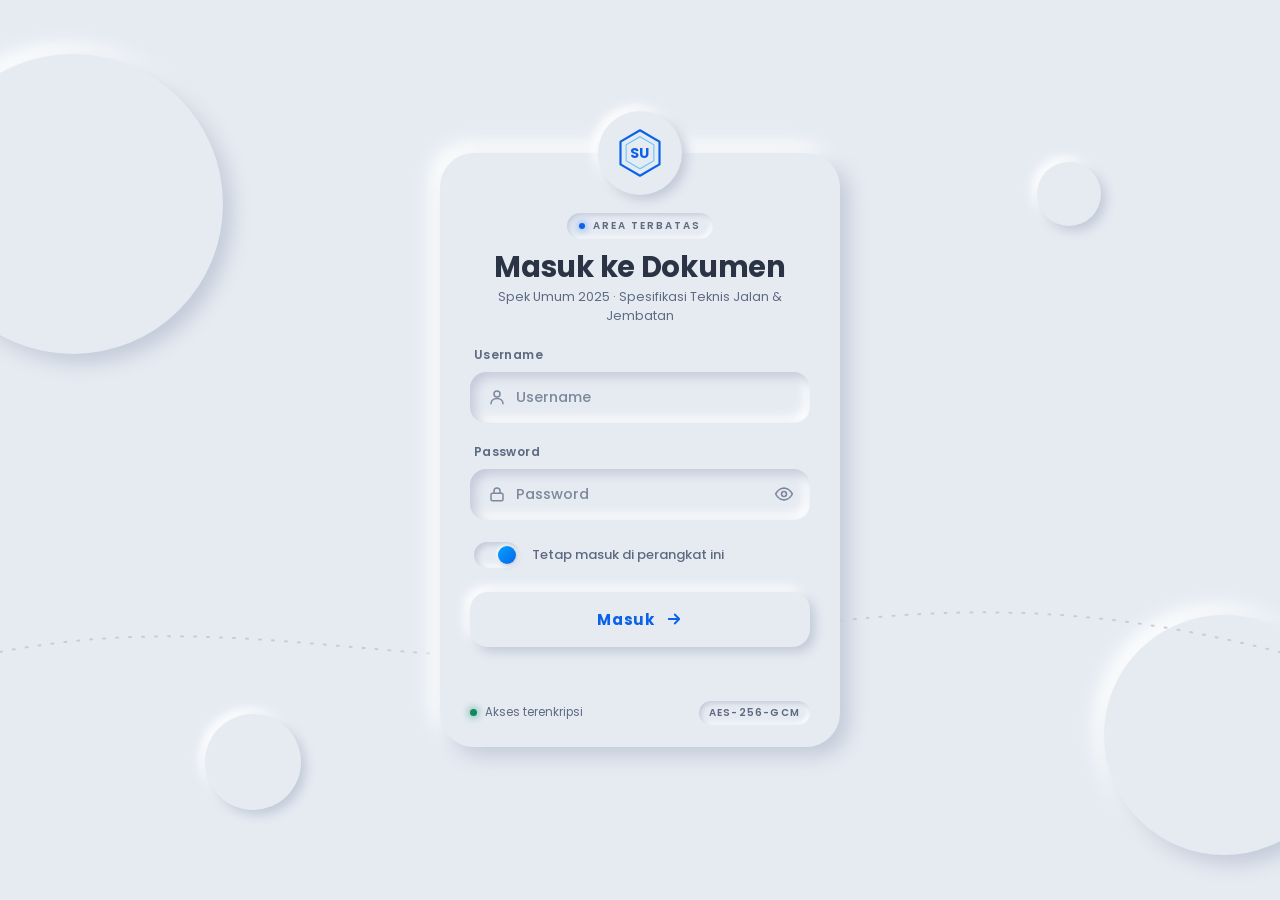
==== index.html @ c1974898 "Add files via upload" ====
<!DOCTYPE html>
<html lang="id">
<head>
<meta charset="utf-8">
<meta name="viewport" content="width=device-width, initial-scale=1, viewport-fit=cover">
<meta name="robots" content="noindex,nofollow">
<meta name="description" content="Spesifikasi Umum 2025 - Spesifikasi Teknis Jalan dan Jembatan. Akses terbatas.">
<meta name="color-scheme" content="light dark">
<title>Area Terbatas - Spesifikasi Umum 2025</title>
<link rel="preconnect" href="https://fonts.googleapis.com"><link rel="preconnect" href="https://fonts.gstatic.com" crossorigin>
<link href="https://fonts.googleapis.com/css2?family=Poppins:wght@400;500;600;700&display=swap" rel="stylesheet">
<meta name="theme-color" content="#e6ebf2" media="(prefers-color-scheme: light)"><meta name="theme-color" content="#22262e" media="(prefers-color-scheme: dark)">
<meta name="mobile-web-app-capable" content="yes">
<meta name="apple-mobile-web-app-capable" content="yes">
<meta name="apple-mobile-web-app-title" content="Spek Umum 2025">
<meta name="apple-mobile-web-app-status-bar-style" content="black-translucent">
<link rel="manifest" href="manifest.webmanifest">
<link rel="apple-touch-icon" href="icon-192.png">
<link rel="icon" type="image/png" href="icon-192.png">
<link rel="stylesheet" href="login.css?v=941251e93e">
</head>
<body>
<div class="bg" aria-hidden="true"><i class="c c1"></i><i class="c c2"></i><i class="c c3"></i><i class="c c4"></i><svg class="road" viewBox="0 0 400 120" preserveAspectRatio="none"><path d="M0 70 C80 20 140 110 220 60 S350 30 400 70"/></svg></div>

<main class="box" id="box">
<div class="emb" aria-hidden="true"><svg viewBox="0 0 48 48"><path class="hx" d="M24 3l18 10.5v21L24 45 6 34.5v-21z"/><path class="hx2" d="M24 9l12.8 7.4v14.8L24 38.6 11.2 31.2V16.4z"/><text x="24" y="29" text-anchor="middle">SU</text></svg></div>
<div class="ttl"><span class="pill"><i></i>AREA TERBATAS</span><h1>Masuk ke Dokumen</h1><p>Spek Umum 2025 &middot; Spesifikasi Teknis Jalan &amp; Jembatan</p></div>

<form id="f" method="post" action="javascript:void(0)" autocomplete="on" novalidate>
<label for="u">Username</label>
<div class="f"><svg class="ic" width="18" height="18" viewBox="0 0 24 24" fill="none" stroke="currentColor" stroke-width="2" stroke-linecap="round" stroke-linejoin="round"><circle cx="12" cy="8" r="4"/><path d="M4 21c0-4.4 3.6-7 8-7s8 2.6 8 7"/></svg><input id="u" name="username" placeholder="Username" autocomplete="username" autocapitalize="none" autocorrect="off" spellcheck="false"></div>
<label for="p">Password <em id="caps" hidden>Caps Lock aktif</em></label>
<div class="f"><svg class="ic" width="18" height="18" viewBox="0 0 24 24" fill="none" stroke="currentColor" stroke-width="2" stroke-linecap="round" stroke-linejoin="round"><rect x="4" y="11" width="16" height="10" rx="2"/><path d="M8 11V8a4 4 0 018 0v3"/></svg><input id="p" name="password" placeholder="Password" style="padding-right:50px" type="password" autocomplete="current-password"><button type="button" class="eye" id="eye" aria-label="Lihat password" title="Lihat password"><svg width="20" height="20" viewBox="0 0 24 24" fill="none" stroke="currentColor" stroke-width="2" stroke-linecap="round" stroke-linejoin="round"><path d="M2 12s3.5-7 10-7 10 7 10 7-3.5 7-10 7S2 12 2 12z"/><circle cx="12" cy="12" r="3"/></svg></button></div>
<label class="keep" for="keep"><input type="checkbox" id="keep" checked><span class="sw"></span><span>Tetap masuk di perangkat ini</span></label>
<button id="go" type="submit"><span>Masuk</span><svg width="18" height="18" viewBox="0 0 24 24" fill="none" stroke="currentColor" stroke-width="2.4" stroke-linecap="round" stroke-linejoin="round"><path d="M5 12h14M13 6l6 6-6 6"/></svg></button></form>
<div id="msg" role="alert"></div>
<button id="inst" type="button"><svg width="18" height="18" viewBox="0 0 24 24" fill="none" stroke="currentColor" stroke-width="2" stroke-linecap="round" stroke-linejoin="round"><path d="M12 3v12M7 10l5 5 5-5M5 21h14"/></svg><span>Instal Aplikasi</span></button><div id="ios" role="note"></div>
<footer class="sec"><span class="lock"><i class="dot"></i>Akses terenkripsi</span><span class="mono">AES-256-GCM</span></footer>
</main>

<noscript><p style="position:relative;z-index:3;text-align:center;padding:20px">Halaman ini membutuhkan JavaScript.</p></noscript>
<div id="splash" role="status"><div class="spin"></div><div>Sesi ditemukan, masuk otomatis...</div></div>
<script src="vault.js?v=963712ada6"></script>
<script src="auth.js?v=3017e92cd8"></script>
<script src="pwa.js?v=7c41b17348"></script>
</body>
</html>
---- login.css ----
/* Login Spek Umum 2025 - gaya neumorphism (kartu timbul lembut, kolom tenggelam, aksen biru).
   Warna dibuat sebagai token di :root; varian gelap mengikuti pengaturan perangkat. */
:root{
  --bg:#e6ebf2;--sd:#c2cad8;--sl:#ffffff;
  --fg:#2b3445;--mut:#5d6a80;--ph:#7d889c;
  --ac:#0a62e8;--ac2:#00a6ff;--on-ac:#ffffff;
  --bad:#c62848;--ok:#0f8a5f;
  --sans:"Poppins","Segoe UI",system-ui,sans-serif;
  --raise:9px 9px 20px var(--sd),-9px -9px 20px var(--sl);
  --raise-s:5px 5px 11px var(--sd),-5px -5px 11px var(--sl);
  --press:inset 5px 5px 11px var(--sd),inset -5px -5px 11px var(--sl);
  box-sizing:border-box;padding-top:env(safe-area-inset-top,0px);padding-bottom:env(safe-area-inset-bottom,0px)}
:root:not([data-theme="light"]){color-scheme:light dark}
@media(prefers-color-scheme:dark){:root:not([data-theme="light"]){
  --bg:#22262e;--sd:#16191f;--sl:#2e333d;
  --fg:#e6ebf5;--mut:#a3adc0;--ph:#8792a6;
  --ac:#5aa2ff;--ac2:#38c4ff;--on-ac:#06142b;
  --bad:#ff7d97;--ok:#4fdca8}}
:root[data-theme="dark"]{
  --bg:#22262e;--sd:#16191f;--sl:#2e333d;--fg:#e6ebf5;--mut:#a3adc0;--ph:#8792a6;--ac:#5aa2ff;--ac2:#38c4ff;--on-ac:#06142b;--bad:#ff7d97;--ok:#4fdca8}

*{box-sizing:border-box}html{height:100%}[hidden]{display:none!important}
body{margin:0;min-height:100%;background:var(--bg);color:var(--fg);font:400 14.5px/1.5 var(--sans);display:flex;align-items:center;justify-content:center;padding:28px 18px;overflow-x:hidden}

/* latar: lingkaran timbul + garis ruas jalan samar */
.bg{position:fixed;inset:0;z-index:0;overflow:hidden;background:var(--bg)}
.c{position:absolute;border-radius:50%;background:var(--bg);box-shadow:var(--raise)}
.c1{width:min(34vw,300px);aspect-ratio:1;left:-6vw;top:6vh}
.c2{width:min(8vw,64px);aspect-ratio:1;right:14vw;top:18vh;box-shadow:var(--raise-s)}
.c3{width:min(26vw,240px);aspect-ratio:1;right:-5vw;bottom:5vh}
.c4{width:min(12vw,96px);aspect-ratio:1;left:16vw;bottom:10vh;box-shadow:var(--raise-s)}
.road{position:absolute;left:0;right:0;bottom:22vh;width:100%;height:120px;opacity:.9}
.road path{fill:none;stroke:var(--sd);stroke-width:2;stroke-dasharray:2 11;stroke-linecap:round;vector-effect:non-scaling-stroke}

/* kartu */
.box{position:relative;z-index:1;width:100%;max-width:400px;padding:34px 30px 22px;border-radius:34px;background:var(--bg);box-shadow:var(--raise);transform:perspective(1000px) rotateX(var(--rx,0deg)) rotateY(var(--ry,0deg));transition:transform .15s ease-out,box-shadow .3s;animation:in .7s cubic-bezier(.2,.9,.3,1) backwards}
@keyframes in{from{opacity:0;transform:translateY(22px) scale(.97)}}
.box.shake{animation:shk .42s}
@keyframes shk{20%,60%{transform:translateX(-9px)}40%,80%{transform:translateX(9px)}}
.box.granted{box-shadow:var(--raise),0 0 0 2px color-mix(in srgb,var(--ok) 55%,transparent)}

.emb{width:84px;height:84px;margin:-76px auto 0;border-radius:50%;background:var(--bg);box-shadow:var(--raise-s);display:grid;place-items:center}
.emb svg{width:52px;height:52px}
.hx{fill:var(--bg);stroke:var(--ac);stroke-width:2;stroke-linejoin:round}.hx2{fill:none;stroke:var(--ac2);stroke-width:1;opacity:.55}
.emb text{font:700 13px var(--sans);fill:var(--ac);letter-spacing:.04em}

.ttl{text-align:center;margin:18px 0 6px}
.pill{display:inline-flex;align-items:center;gap:8px;font:600 10px var(--sans);letter-spacing:.2em;color:var(--mut);padding:5px 12px;border-radius:999px;box-shadow:inset 2px 2px 5px var(--sd),inset -2px -2px 5px var(--sl)}
.pill i{width:6px;height:6px;border-radius:50%;background:var(--ac);box-shadow:0 0 8px var(--ac)}
h1{margin:12px 0 4px;font:700 clamp(25px,7vw,29px)/1.15 var(--sans);letter-spacing:-.01em;color:var(--fg)}
.ttl p{margin:0;color:var(--mut);font-size:12.5px;line-height:1.5}

label{display:flex;align-items:center;font:600 12px var(--sans);letter-spacing:.03em;margin:20px 4px 8px;color:var(--mut)}
label em{margin-left:auto;font:500 11px var(--sans);font-style:normal;color:var(--bad);animation:bl 1s infinite}
@keyframes bl{50%{opacity:.4}}
.f{position:relative}
.ic{position:absolute;left:18px;top:50%;transform:translateY(-50%);color:var(--ph);pointer-events:none;transition:color .2s}
.f input{width:100%;font:500 14.5px var(--sans);padding:15px 16px 15px 46px;border:0;border-radius:16px;background:var(--bg);color:var(--fg);box-shadow:var(--press);transition:box-shadow .2s}
.f input::placeholder{color:var(--ph)}
.f input:focus{outline:0;box-shadow:var(--press),0 0 0 2px var(--ac)}
.f:focus-within .ic{color:var(--ac)}
.f input:-webkit-autofill{-webkit-text-fill-color:var(--fg);box-shadow:var(--press),0 0 0 100px var(--bg) inset}
.eye{position:absolute;right:6px;top:50%;transform:translateY(-50%);width:40px;height:40px;margin:0;padding:0;display:grid;place-items:center;border:0;border-radius:50%;background:none;color:var(--ph);cursor:pointer;transition:color .2s}.eye:hover{color:var(--ac)}

.keep{display:flex;align-items:center;gap:12px;margin:22px 4px 0;font:500 13px var(--sans);letter-spacing:0;color:var(--mut);cursor:pointer;user-select:none;-webkit-user-select:none}
.keep input{position:absolute;opacity:0;width:1px;height:1px}
.sw{flex:none;width:46px;height:26px;border-radius:99px;background:var(--bg);box-shadow:inset 3px 3px 6px var(--sd),inset -3px -3px 6px var(--sl);position:relative}
.sw::after{content:"";position:absolute;left:4px;top:4px;width:18px;height:18px;border-radius:50%;background:var(--bg);box-shadow:2px 2px 5px var(--sd),-1px -1px 4px var(--sl);transition:transform .25s cubic-bezier(.3,1.6,.5,1),background .2s}
.keep input:checked+.sw::after{transform:translateX(20px);background:linear-gradient(135deg,var(--ac2),var(--ac))}
.keep input:focus-visible+.sw{outline:2px solid var(--ac);outline-offset:3px}

#go{position:relative;overflow:hidden;width:100%;margin-top:24px;display:flex;align-items:center;justify-content:center;gap:10px;font:700 15px var(--sans);letter-spacing:.06em;padding:16px;border:0;border-radius:18px;background:var(--bg);color:var(--ac);cursor:pointer;box-shadow:var(--raise-s);transition:box-shadow .2s,color .2s,background .25s}
#go:hover,#go:focus-visible{background:linear-gradient(120deg,var(--ac),var(--ac2));color:var(--on-ac)}
#go:active{box-shadow:var(--press);transform:translateY(1px)}
#go svg{transition:transform .2s}#go:hover svg{transform:translateX(4px)}
#go:disabled{cursor:wait}
#go.ld{background:linear-gradient(120deg,var(--ac),var(--ac2));color:var(--on-ac);animation:pl .7s ease-in-out infinite alternate}
@keyframes pl{to{filter:brightness(1.15)}}
button:focus-visible{outline:2px solid var(--ac);outline-offset:3px}

#msg{min-height:22px;margin-top:14px;font:500 12.5px/1.5 var(--sans);color:var(--bad);text-align:center}#msg.ok{color:var(--ok)}
#inst{display:none;width:100%;margin-top:4px;font:600 13px var(--sans);padding:12px;border:0;border-radius:16px;background:var(--bg);color:var(--ac);box-shadow:var(--raise-s);cursor:pointer;align-items:center;justify-content:center;gap:8px}
#inst:active{box-shadow:var(--press)}
#ios{display:none;margin-top:12px;padding:12px 14px;border-radius:16px;box-shadow:var(--press);font-size:12.5px;color:var(--mut)}
.sec{display:flex;justify-content:space-between;align-items:center;gap:10px;margin-top:18px;font-size:11.5px;color:var(--mut)}
.dot{display:inline-block;width:7px;height:7px;margin-right:8px;border-radius:50%;background:var(--ok);box-shadow:0 0 8px var(--ok);animation:bl 1.8s ease-in-out infinite}
.mono{font:600 10px var(--sans);letter-spacing:.12em;padding:4px 10px;border-radius:999px;box-shadow:inset 2px 2px 5px var(--sd),inset -2px -2px 5px var(--sl)}

#splash{position:fixed;inset:0;z-index:5;display:none;place-content:center;justify-items:center;gap:20px;background:var(--bg);font:600 13px var(--sans);letter-spacing:.06em;color:var(--mut)}
body.auto #splash{display:grid}body.auto .box{visibility:hidden}
.spin{width:78px;height:78px;border-radius:50%;background:var(--bg);box-shadow:var(--raise-s);border:4px solid transparent;border-top-color:var(--ac);border-right-color:var(--ac2);animation:rt .9s linear infinite}
@keyframes rt{to{transform:rotate(360deg)}}
@media(max-width:380px){.box{padding:30px 20px 18px}.ttl p{font-size:12px}}
@media(max-height:640px){.emb{margin-top:-62px;width:72px;height:72px}.box{margin-top:50px}}
@media(prefers-reduced-motion:reduce){*,*::before,*::after{animation:none!important;transition:none!important}.spin{animation:rt 2s linear infinite!important}}
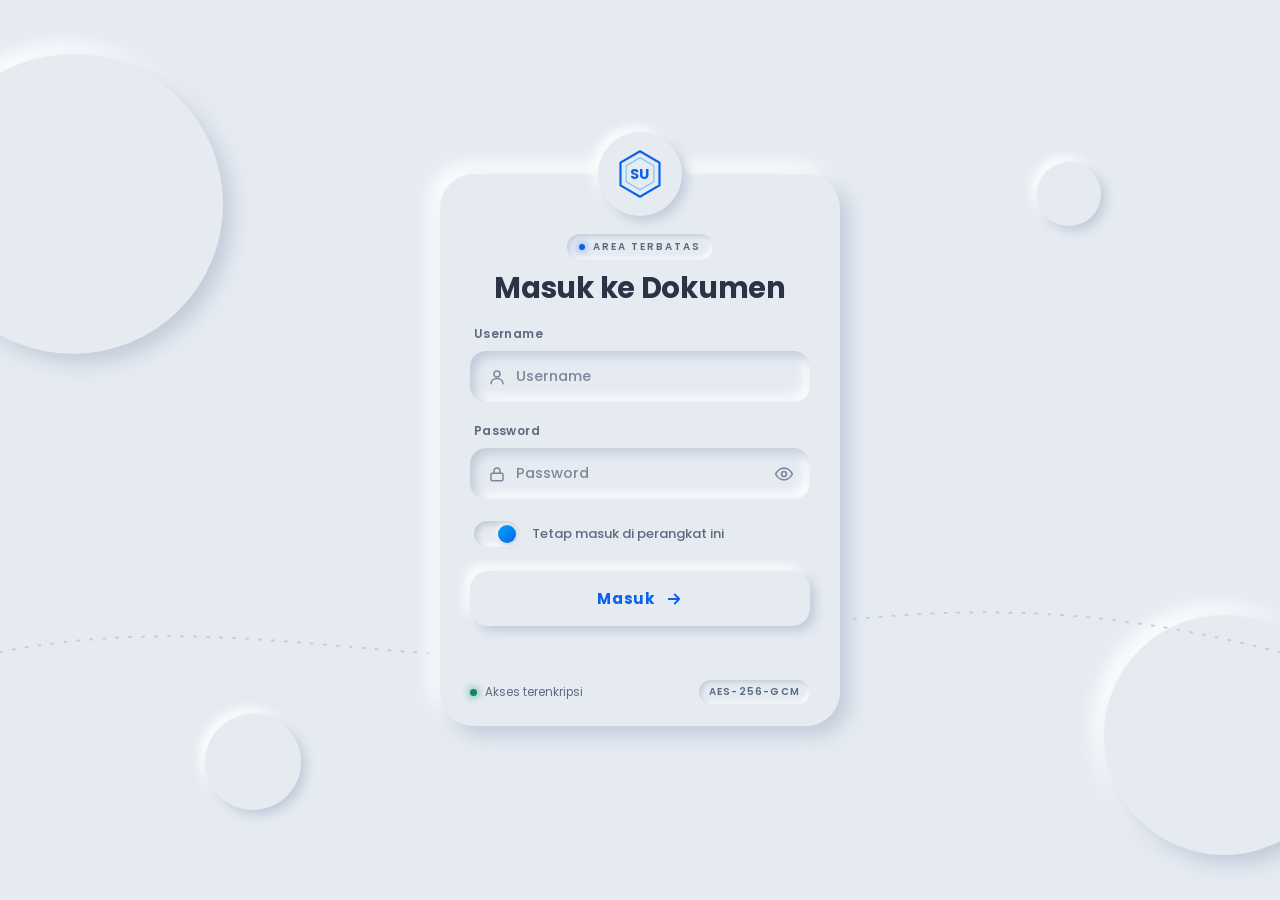
==== commit 77092cce: "Update index.html" ====
--- a/index.html
+++ b/index.html
@@ -24,7 +24,7 @@
 
 <main class="box" id="box">
 <div class="emb" aria-hidden="true"><svg viewBox="0 0 48 48"><path class="hx" d="M24 3l18 10.5v21L24 45 6 34.5v-21z"/><path class="hx2" d="M24 9l12.8 7.4v14.8L24 38.6 11.2 31.2V16.4z"/><text x="24" y="29" text-anchor="middle">SU</text></svg></div>
-<div class="ttl"><span class="pill"><i></i>AREA TERBATAS</span><h1>Masuk ke Dokumen</h1><p>Spek Umum 2025 &middot; Spesifikasi Teknis Jalan &amp; Jembatan</p></div>
+<div class="ttl"><span class="pill"><i></i>AREA TERBATAS</span><h1>Masuk ke Dokumen</h1></div>
 
 <form id="f" method="post" action="javascript:void(0)" autocomplete="on" novalidate>
 <label for="u">Username</label>
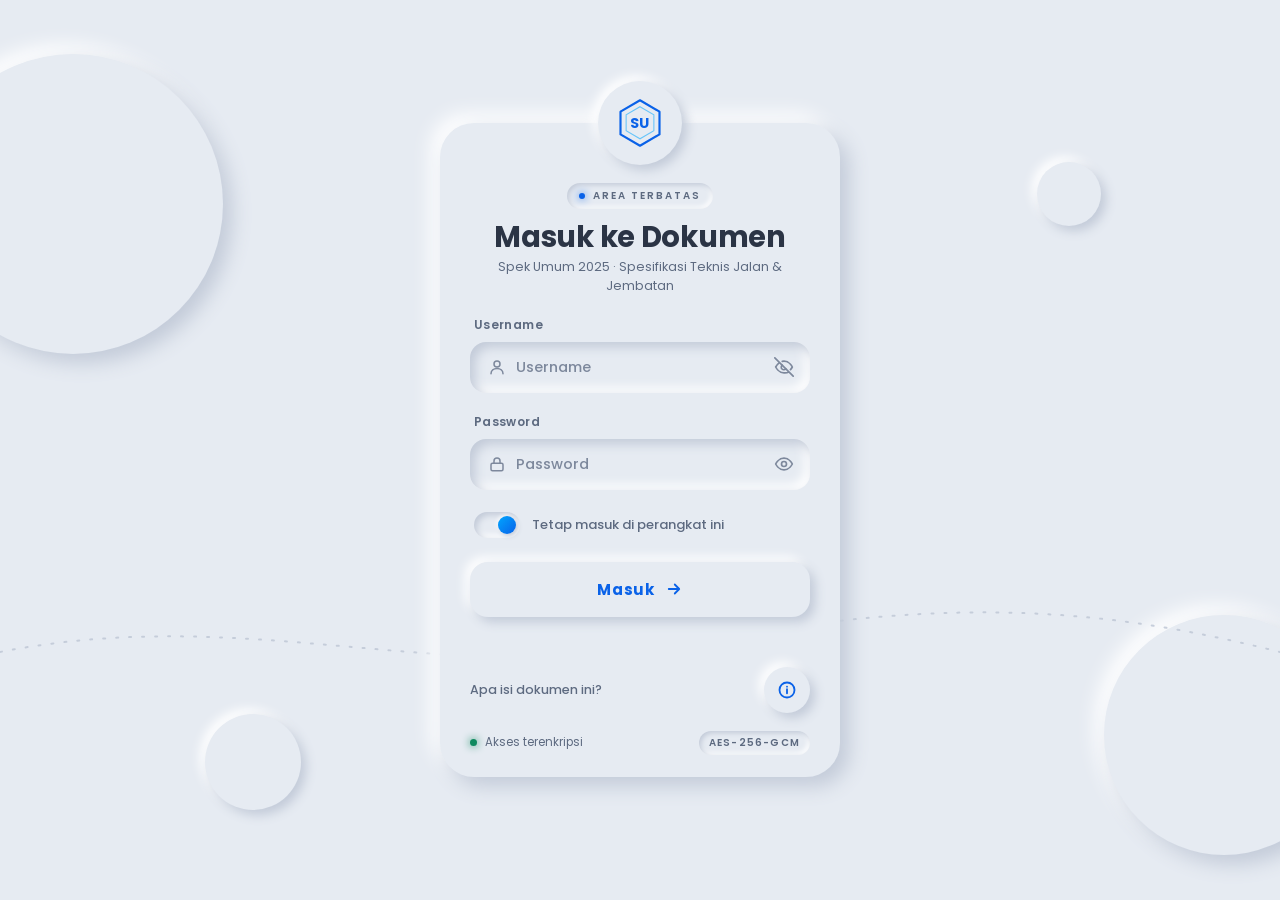
==== commit 51a0c833: "Add files via upload" ====
--- a/index.html
+++ b/index.html
@@ -17,31 +17,47 @@
 <link rel="manifest" href="manifest.webmanifest">
 <link rel="apple-touch-icon" href="icon-192.png">
 <link rel="icon" type="image/png" href="icon-192.png">
-<link rel="stylesheet" href="login.css?v=941251e93e">
+<link rel="stylesheet" href="login.css?v=dd2a94a86a">
 </head>
 <body>
 <div class="bg" aria-hidden="true"><i class="c c1"></i><i class="c c2"></i><i class="c c3"></i><i class="c c4"></i><svg class="road" viewBox="0 0 400 120" preserveAspectRatio="none"><path d="M0 70 C80 20 140 110 220 60 S350 30 400 70"/></svg></div>
 
+<div class="scene" id="scene"><div class="flip">
 <main class="box" id="box">
 <div class="emb" aria-hidden="true"><svg viewBox="0 0 48 48"><path class="hx" d="M24 3l18 10.5v21L24 45 6 34.5v-21z"/><path class="hx2" d="M24 9l12.8 7.4v14.8L24 38.6 11.2 31.2V16.4z"/><text x="24" y="29" text-anchor="middle">SU</text></svg></div>
-<div class="ttl"><span class="pill"><i></i>AREA TERBATAS</span><h1>Masuk ke Dokumen</h1></div>
+<div class="ttl"><span class="pill"><i></i>AREA TERBATAS</span><h1>Masuk ke Dokumen</h1><p>Spek Umum 2025 &middot; Spesifikasi Teknis Jalan &amp; Jembatan</p></div>
 
 <form id="f" method="post" action="javascript:void(0)" autocomplete="on" novalidate>
 <label for="u">Username</label>
-<div class="f"><svg class="ic" width="18" height="18" viewBox="0 0 24 24" fill="none" stroke="currentColor" stroke-width="2" stroke-linecap="round" stroke-linejoin="round"><circle cx="12" cy="8" r="4"/><path d="M4 21c0-4.4 3.6-7 8-7s8 2.6 8 7"/></svg><input id="u" name="username" placeholder="Username" autocomplete="username" autocapitalize="none" autocorrect="off" spellcheck="false"></div>
+<div class="f"><svg class="ic" width="18" height="18" viewBox="0 0 24 24" fill="none" stroke="currentColor" stroke-width="2" stroke-linecap="round" stroke-linejoin="round"><circle cx="12" cy="8" r="4"/><path d="M4 21c0-4.4 3.6-7 8-7s8 2.6 8 7"/></svg><input id="u" name="username" placeholder="Username" style="padding-right:50px" autocomplete="username" autocapitalize="none" autocorrect="off" spellcheck="false"><button type="button" class="eye" id="eyeu" aria-label="Sembunyikan username" title="Sembunyikan username"><svg width="20" height="20" viewBox="0 0 24 24" fill="none" stroke="currentColor" stroke-width="2" stroke-linecap="round" stroke-linejoin="round"><path d="M17.9 17.9A10.9 10.9 0 0 1 12 19c-6.5 0-10-7-10-7a18 18 0 0 1 4.1-5M9.9 5.2A10 10 0 0 1 12 5c6.5 0 10 7 10 7a18 18 0 0 1-2.2 3.2M1 1l22 22"/><path d="M14.1 14.1a3 3 0 1 1-4.2-4.2"/></svg></button></div>
 <label for="p">Password <em id="caps" hidden>Caps Lock aktif</em></label>
 <div class="f"><svg class="ic" width="18" height="18" viewBox="0 0 24 24" fill="none" stroke="currentColor" stroke-width="2" stroke-linecap="round" stroke-linejoin="round"><rect x="4" y="11" width="16" height="10" rx="2"/><path d="M8 11V8a4 4 0 018 0v3"/></svg><input id="p" name="password" placeholder="Password" style="padding-right:50px" type="password" autocomplete="current-password"><button type="button" class="eye" id="eye" aria-label="Lihat password" title="Lihat password"><svg width="20" height="20" viewBox="0 0 24 24" fill="none" stroke="currentColor" stroke-width="2" stroke-linecap="round" stroke-linejoin="round"><path d="M2 12s3.5-7 10-7 10 7 10 7-3.5 7-10 7S2 12 2 12z"/><circle cx="12" cy="12" r="3"/></svg></button></div>
 <label class="keep" for="keep"><input type="checkbox" id="keep" checked><span class="sw"></span><span>Tetap masuk di perangkat ini</span></label>
 <button id="go" type="submit"><span>Masuk</span><svg width="18" height="18" viewBox="0 0 24 24" fill="none" stroke="currentColor" stroke-width="2.4" stroke-linecap="round" stroke-linejoin="round"><path d="M5 12h14M13 6l6 6-6 6"/></svg></button></form>
 <div id="msg" role="alert"></div>
 <button id="inst" type="button"><svg width="18" height="18" viewBox="0 0 24 24" fill="none" stroke="currentColor" stroke-width="2" stroke-linecap="round" stroke-linejoin="round"><path d="M12 3v12M7 10l5 5 5-5M5 21h14"/></svg><span>Instal Aplikasi</span></button><div id="ios" role="note"></div>
+<div class="flipbar"><span>Apa isi dokumen ini?</span><button type="button" class="rnd" id="info" aria-label="Lihat keterangan dokumen" title="Tentang dokumen"><svg width="20" height="20" viewBox="0 0 24 24" fill="none" stroke="currentColor" stroke-width="2.2" stroke-linecap="round" stroke-linejoin="round"><circle cx="12" cy="12" r="9"/><path d="M12 11v5M12 8h.01"/></svg></button></div>
 <footer class="sec"><span class="lock"><i class="dot"></i>Akses terenkripsi</span><span class="mono">AES-256-GCM</span></footer>
 </main>
+<aside class="back" id="back" aria-label="Tentang dokumen" inert>
+<div class="emb" aria-hidden="true"><svg viewBox="0 0 48 48"><path class="hx" d="M24 3l18 10.5v21L24 45 6 34.5v-21z"/><path class="hx2" d="M24 9l12.8 7.4v14.8L24 38.6 11.2 31.2V16.4z"/><text x="24" y="29" text-anchor="middle">SU</text></svg></div>
+<div class="ttl"><span class="pill"><i></i>TENTANG DOKUMEN</span><h2>Spesifikasi Umum 2025</h2><p>Untuk Pekerjaan Konstruksi Jalan dan Jembatan</p></div>
+<div class="scroll">
+<p class="meta"><b>Kementerian Pekerjaan Umum</b><br>Direktorat Jenderal Bina Marga<br>SE Dirjen Bina Marga No. 07/SE/Db/2025</p>
+<p>Acuan teknis bagi penyelenggara jalan dan penyedia jasa untuk pelaksanaan pekerjaan, penerimaan hasil, serta pengukuran dan pembayaran, agar mutu, administrasi, dan waktu tertib dan dapat dipertanggungjawabkan.</p>
+<h3>Baru di edisi 2025</h3>
+<div class="chips"><span>BIM</span><span>SMKK</span><span>Tempat istirahat &amp; fasilitas pelayanan</span><span>Penerimaan dengan IRI awal rata-rata</span></div>
+<h3>Isi dokumen</h3>
+<ol class="divs"><li><b>01</b><span>Umum &amp; Penerapan SMKK</span></li><li><b>02</b><span>Drainase</span></li><li><b>03</b><span>Pekerjaan Tanah &amp; Geosintetik</span></li><li><b>04</b><span>Pekerjaan Preventif</span></li><li><b>05</b><span>Perkerasan Berbutir &amp; Beton Semen</span></li><li><b>06</b><span>Perkerasan Aspal</span></li><li><b>07</b><span>Struktur</span></li><li><b>08</b><span>Rehabilitasi Jembatan</span></li><li><b>09</b><span>Pekerjaan Harian &amp; Lain-lain</span></li><li><b>10</b><span>Pekerjaan Pemeliharaan</span></li><li class="wide"><b>+</b><span>Lampiran</span></li></ol>
+</div>
+<div class="flipbar"><span>Kembali ke login</span><button type="button" class="rnd" id="back-btn" aria-label="Kembali ke login" title="Kembali"><svg width="20" height="20" viewBox="0 0 24 24" fill="none" stroke="currentColor" stroke-width="2.4" stroke-linecap="round" stroke-linejoin="round"><path d="M19 12H5M11 6l-6 6 6 6"/></svg></button></div>
+</aside>
+</div></div>
 
 <noscript><p style="position:relative;z-index:3;text-align:center;padding:20px">Halaman ini membutuhkan JavaScript.</p></noscript>
 <div id="splash" role="status"><div class="spin"></div><div>Sesi ditemukan, masuk otomatis...</div></div>
 <script src="vault.js?v=963712ada6"></script>
-<script src="auth.js?v=3017e92cd8"></script>
+<script src="auth.js?v=c312f9a184"></script>
 <script src="pwa.js?v=7c41b17348"></script>
 </body>
 </html>
--- a/login.css
+++ b/login.css
@@ -33,7 +33,10 @@
 .road path{fill:none;stroke:var(--sd);stroke-width:2;stroke-dasharray:2 11;stroke-linecap:round;vector-effect:non-scaling-stroke}
 
 /* kartu */
-.box{position:relative;z-index:1;width:100%;max-width:400px;padding:34px 30px 22px;border-radius:34px;background:var(--bg);box-shadow:var(--raise);transform:perspective(1000px) rotateX(var(--rx,0deg)) rotateY(var(--ry,0deg));transition:transform .15s ease-out,box-shadow .3s;animation:in .7s cubic-bezier(.2,.9,.3,1) backwards}
+.box,.back{position:relative;width:100%;padding:34px 30px 22px;border-radius:34px;background:var(--bg);box-shadow:var(--raise);transition:box-shadow .3s;backface-visibility:hidden;-webkit-backface-visibility:hidden}
+.scene{position:relative;z-index:1;width:100%;max-width:400px;perspective:1600px;animation:in .7s cubic-bezier(.2,.9,.3,1) backwards}
+.flip{position:relative;transform-style:preserve-3d;transition:transform .8s cubic-bezier(.4,.2,.2,1)}
+.scene.flipped .flip{transform:rotateY(180deg)}
 @keyframes in{from{opacity:0;transform:translateY(22px) scale(.97)}}
 .box.shake{animation:shk .42s}
 @keyframes shk{20%,60%{transform:translateX(-9px)}40%,80%{transform:translateX(9px)}}
@@ -87,9 +90,33 @@
 .mono{font:600 10px var(--sans);letter-spacing:.12em;padding:4px 10px;border-radius:999px;box-shadow:inset 2px 2px 5px var(--sd),inset -2px -2px 5px var(--sl)}
 
 #splash{position:fixed;inset:0;z-index:5;display:none;place-content:center;justify-items:center;gap:20px;background:var(--bg);font:600 13px var(--sans);letter-spacing:.06em;color:var(--mut)}
-body.auto #splash{display:grid}body.auto .box{visibility:hidden}
+body.auto #splash{display:grid}body.auto .scene{visibility:hidden}
 .spin{width:78px;height:78px;border-radius:50%;background:var(--bg);box-shadow:var(--raise-s);border:4px solid transparent;border-top-color:var(--ac);border-right-color:var(--ac2);animation:rt .9s linear infinite}
 @keyframes rt{to{transform:rotate(360deg)}}
 @media(max-width:380px){.box{padding:30px 20px 18px}.ttl p{font-size:12px}}
 @media(max-height:640px){.emb{margin-top:-62px;width:72px;height:72px}.box{margin-top:50px}}
 @media(prefers-reduced-motion:reduce){*,*::before,*::after{animation:none!important;transition:none!important}.spin{animation:rt 2s linear infinite!important}}
+
+/* sisi belakang kartu: keterangan dokumen */
+.back{position:absolute;inset:0;display:flex;flex-direction:column;transform:rotateY(180deg);backface-visibility:hidden;-webkit-backface-visibility:hidden}
+h2{margin:12px 0 4px;font:700 clamp(21px,6vw,24px)/1.15 var(--sans);color:var(--fg)}
+.back .ttl{margin-bottom:0}
+.scroll{flex:1;min-height:0;overflow-y:auto;margin:10px -8px 0;padding:8px 8px 26px;-webkit-mask-image:linear-gradient(#000 calc(100% - 30px),transparent);mask-image:linear-gradient(#000 calc(100% - 30px),transparent);scrollbar-width:thin;scrollbar-color:var(--sd) transparent}
+.scroll p{margin:0 0 12px;font-size:12.5px;line-height:1.6;color:var(--mut)}
+.scroll .meta{padding:12px 14px;border-radius:16px;box-shadow:var(--press);text-align:center;font-size:12px}
+.scroll .meta b{color:var(--fg);font-weight:600}
+h3{margin:16px 2px 9px;font:600 11px var(--sans);letter-spacing:.14em;text-transform:uppercase;color:var(--ac)}
+.chips{display:flex;flex-wrap:wrap;gap:8px}
+.chips span{font:600 11px var(--sans);padding:6px 12px;border-radius:999px;color:var(--fg);box-shadow:var(--raise-s);box-shadow:3px 3px 7px var(--sd),-3px -3px 7px var(--sl)}
+.divs{list-style:none;margin:0;padding:0;display:grid;grid-template-columns:1fr;gap:10px}
+.divs li{display:flex;align-items:center;gap:12px;padding:8px 12px 8px 8px;border-radius:14px;box-shadow:var(--press);font-size:12.5px;font-weight:500;color:var(--fg);line-height:1.3}
+.divs b{flex:none;width:30px;height:30px;border-radius:50%;display:grid;place-items:center;font:700 11px var(--sans);color:var(--ac);background:var(--bg);box-shadow:3px 3px 6px var(--sd),-3px -3px 6px var(--sl)}
+.flipbar{display:flex;align-items:center;justify-content:space-between;gap:12px;margin-top:14px;font:500 12.5px var(--sans);color:var(--mut)}
+.rnd{flex:none;width:46px;height:46px;display:grid;place-items:center;border:0;border-radius:50%;background:var(--bg);color:var(--ac);cursor:pointer;box-shadow:var(--raise-s);transition:box-shadow .2s,background .25s,color .2s}
+.rnd:hover,.rnd:focus-visible{background:linear-gradient(135deg,var(--ac),var(--ac2));color:var(--on-ac)}
+.rnd:active{box-shadow:var(--press)}
+.f input.hide{-webkit-text-security:disc}
+@media(max-width:380px){.divs li{font-size:12px}}
+/* hanya sisi yang menghadap yang menerima klik/sentuh */
+.scene:not(.flipped) .back{pointer-events:none}
+.scene.flipped .box{pointer-events:none}
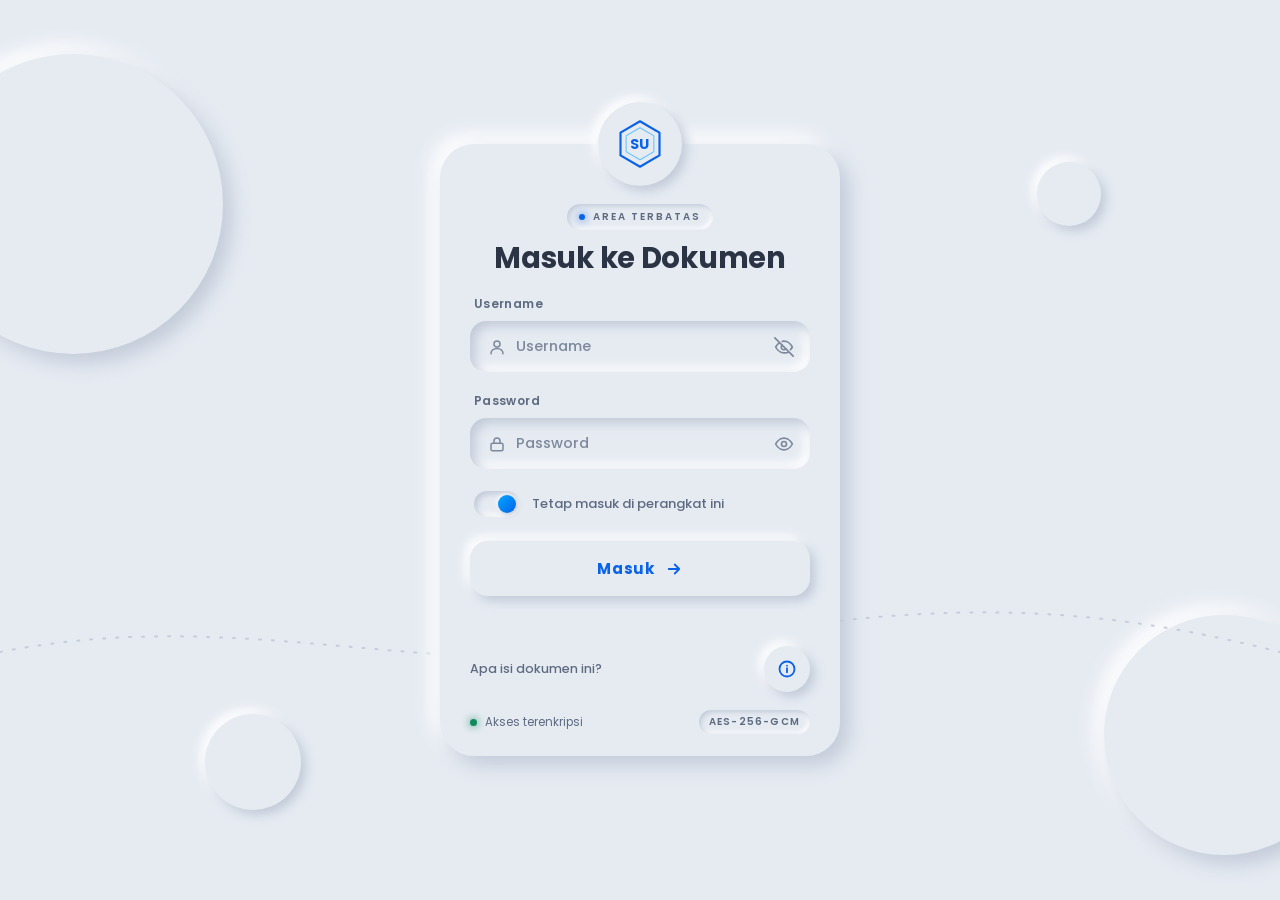
==== commit 2c03d5af: "Add files via upload" ====
--- a/index.html
+++ b/index.html
@@ -25,7 +25,7 @@
 <div class="scene" id="scene"><div class="flip">
 <main class="box" id="box">
 <div class="emb" aria-hidden="true"><svg viewBox="0 0 48 48"><path class="hx" d="M24 3l18 10.5v21L24 45 6 34.5v-21z"/><path class="hx2" d="M24 9l12.8 7.4v14.8L24 38.6 11.2 31.2V16.4z"/><text x="24" y="29" text-anchor="middle">SU</text></svg></div>
-<div class="ttl"><span class="pill"><i></i>AREA TERBATAS</span><h1>Masuk ke Dokumen</h1><p>Spek Umum 2025 &middot; Spesifikasi Teknis Jalan &amp; Jembatan</p></div>
+<div class="ttl"><span class="pill"><i></i>AREA TERBATAS</span><h1>Masuk ke Dokumen</h1></div>
 
 <form id="f" method="post" action="javascript:void(0)" autocomplete="on" novalidate>
 <label for="u">Username</label>
